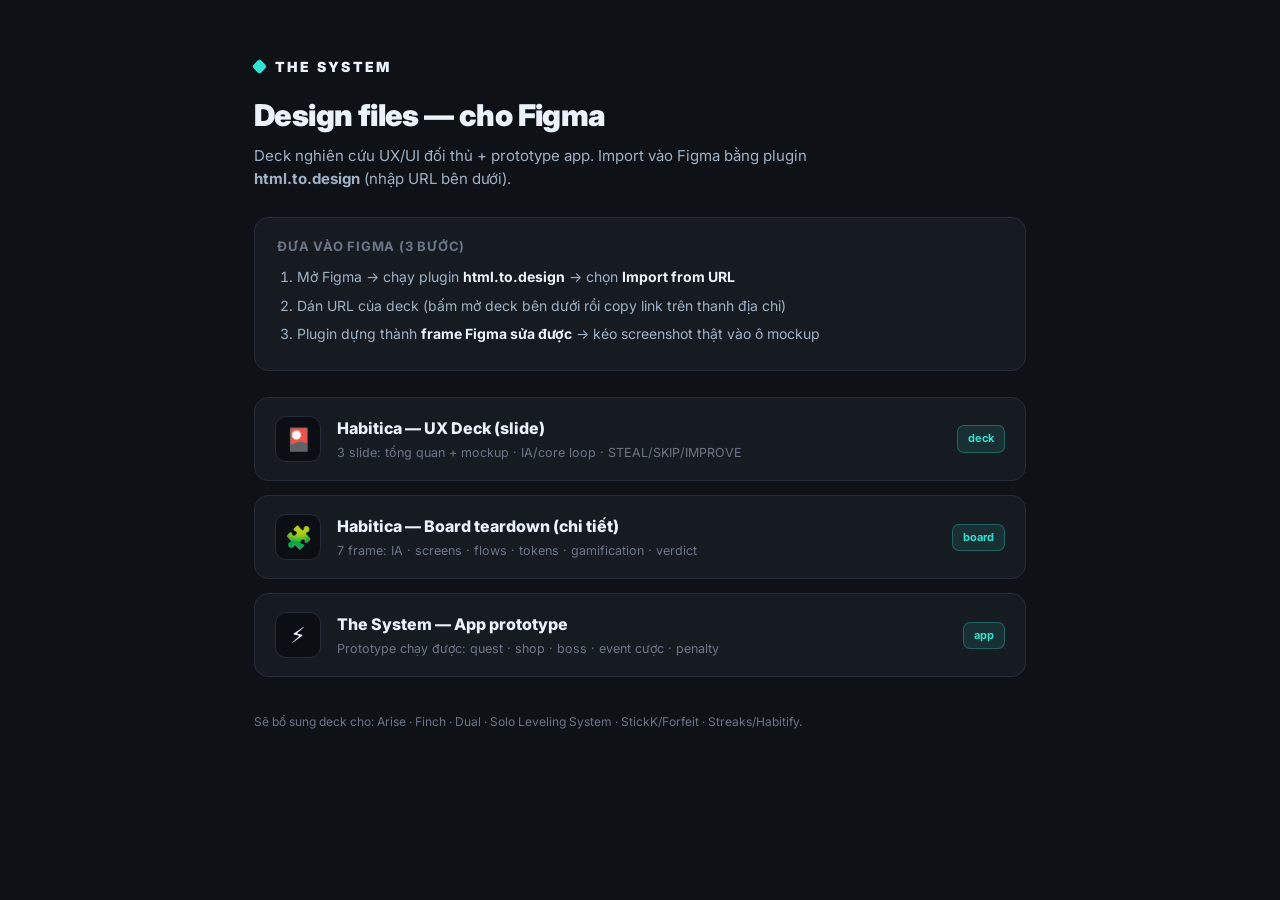
==== index.html @ e2ec80b0 "init: design files (Habitica deck+board, The System app prototype) + index Repo public để html.to.de" ====
<!DOCTYPE html>
<html lang="vi">
<head>
<meta charset="utf-8">
<meta name="viewport" content="width=device-width, initial-scale=1">
<title>THE SYSTEM · Design files</title>
<link href="https://fonts.googleapis.com/css2?family=Inter:wght@400;600;700;800;900&family=JetBrains+Mono:wght@600&display=swap" rel="stylesheet">
<style>
  :root{--bg:#0e1116;--panel:#161b22;--ink:#eaf2fb;--ink2:#9fb2c6;--muted:#6b7688;--line:#242c38;--brand:#5b8cff;--cy:#35e0d0}
  *{box-sizing:border-box}
  body{margin:0;background:var(--bg);color:var(--ink);font-family:'Inter',system-ui,sans-serif;line-height:1.55}
  .wrap{max-width:820px;margin:0 auto;padding:56px 24px 90px}
  .b{font-weight:900;letter-spacing:.16em;font-size:14px;display:flex;align-items:center;gap:10px}
  .dot{width:11px;height:11px;background:var(--cy);border-radius:3px;transform:rotate(45deg)}
  h1{font-size:30px;font-weight:900;margin:14px 0 6px;letter-spacing:-.02em}
  .sub{color:var(--ink2);font-size:15px;max-width:66ch}
  .steps{background:var(--panel);border:1px solid var(--line);border-radius:14px;padding:18px 22px;margin:26px 0}
  .steps h3{font-size:13px;text-transform:uppercase;letter-spacing:.06em;color:var(--muted);margin:0 0 10px}
  .steps ol{margin:0;padding-left:20px;font-size:14px;color:var(--ink2)}
  .steps li{margin:7px 0}
  .steps b{color:var(--ink)}
  .steps code{font-family:'JetBrains Mono',monospace;background:#0b0e13;border:1px solid var(--line);border-radius:6px;padding:1px 6px;font-size:12.5px;color:var(--cy)}
  .grid{display:grid;gap:14px;margin-top:20px}
  a.card{display:flex;align-items:center;gap:16px;background:var(--panel);border:1px solid var(--line);border-radius:14px;padding:18px 20px;text-decoration:none;color:inherit;transition:.15s}
  a.card:hover{border-color:var(--brand);transform:translateY(-1px)}
  .ic{width:46px;height:46px;border-radius:11px;display:grid;place-items:center;font-size:22px;background:#0b0e13;border:1px solid var(--line);flex-shrink:0}
  .t{font-size:16px;font-weight:800}
  .d{font-size:12.5px;color:var(--muted);margin-top:2px}
  .tag{margin-left:auto;font-size:11px;font-weight:700;color:var(--cy);background:rgba(53,224,208,.1);border:1px solid rgba(53,224,208,.3);padding:4px 10px;border-radius:7px}
  .foot{margin-top:36px;color:var(--muted);font-size:12px}
</style>
</head>
<body>
<div class="wrap">
  <div class="b"><span class="dot"></span>THE SYSTEM</div>
  <h1>Design files — cho Figma</h1>
  <div class="sub">Deck nghiên cứu UX/UI đối thủ + prototype app. Import vào Figma bằng plugin <b>html.to.design</b> (nhập URL bên dưới).</div>

  <div class="steps">
    <h3>Đưa vào Figma (3 bước)</h3>
    <ol>
      <li>Mở Figma → chạy plugin <b>html.to.design</b> → chọn <b>Import from URL</b></li>
      <li>Dán URL của deck (bấm mở deck bên dưới rồi copy link trên thanh địa chỉ)</li>
      <li>Plugin dựng thành <b>frame Figma sửa được</b> → kéo screenshot thật vào ô mockup</li>
    </ol>
  </div>

  <div class="grid">
    <a class="card" href="./decks/deck-habitica.html">
      <div class="ic">🎴</div>
      <div><div class="t">Habitica — UX Deck (slide)</div><div class="d">3 slide: tổng quan + mockup · IA/core loop · STEAL/SKIP/IMPROVE</div></div>
      <span class="tag">deck</span>
    </a>
    <a class="card" href="./decks/board-habitica.html">
      <div class="ic">🧩</div>
      <div><div class="t">Habitica — Board teardown (chi tiết)</div><div class="d">7 frame: IA · screens · flows · tokens · gamification · verdict</div></div>
      <span class="tag">board</span>
    </a>
    <a class="card" href="./app/index.html">
      <div class="ic">⚡</div>
      <div><div class="t">The System — App prototype</div><div class="d">Prototype chạy được: quest · shop · boss · event cược · penalty</div></div>
      <span class="tag">app</span>
    </a>
  </div>

  <div class="foot">Sẽ bổ sung deck cho: Arise · Finch · Dual · Solo Leveling System · StickK/Forfeit · Streaks/Habitify.</div>
</div>
</body>
</html>
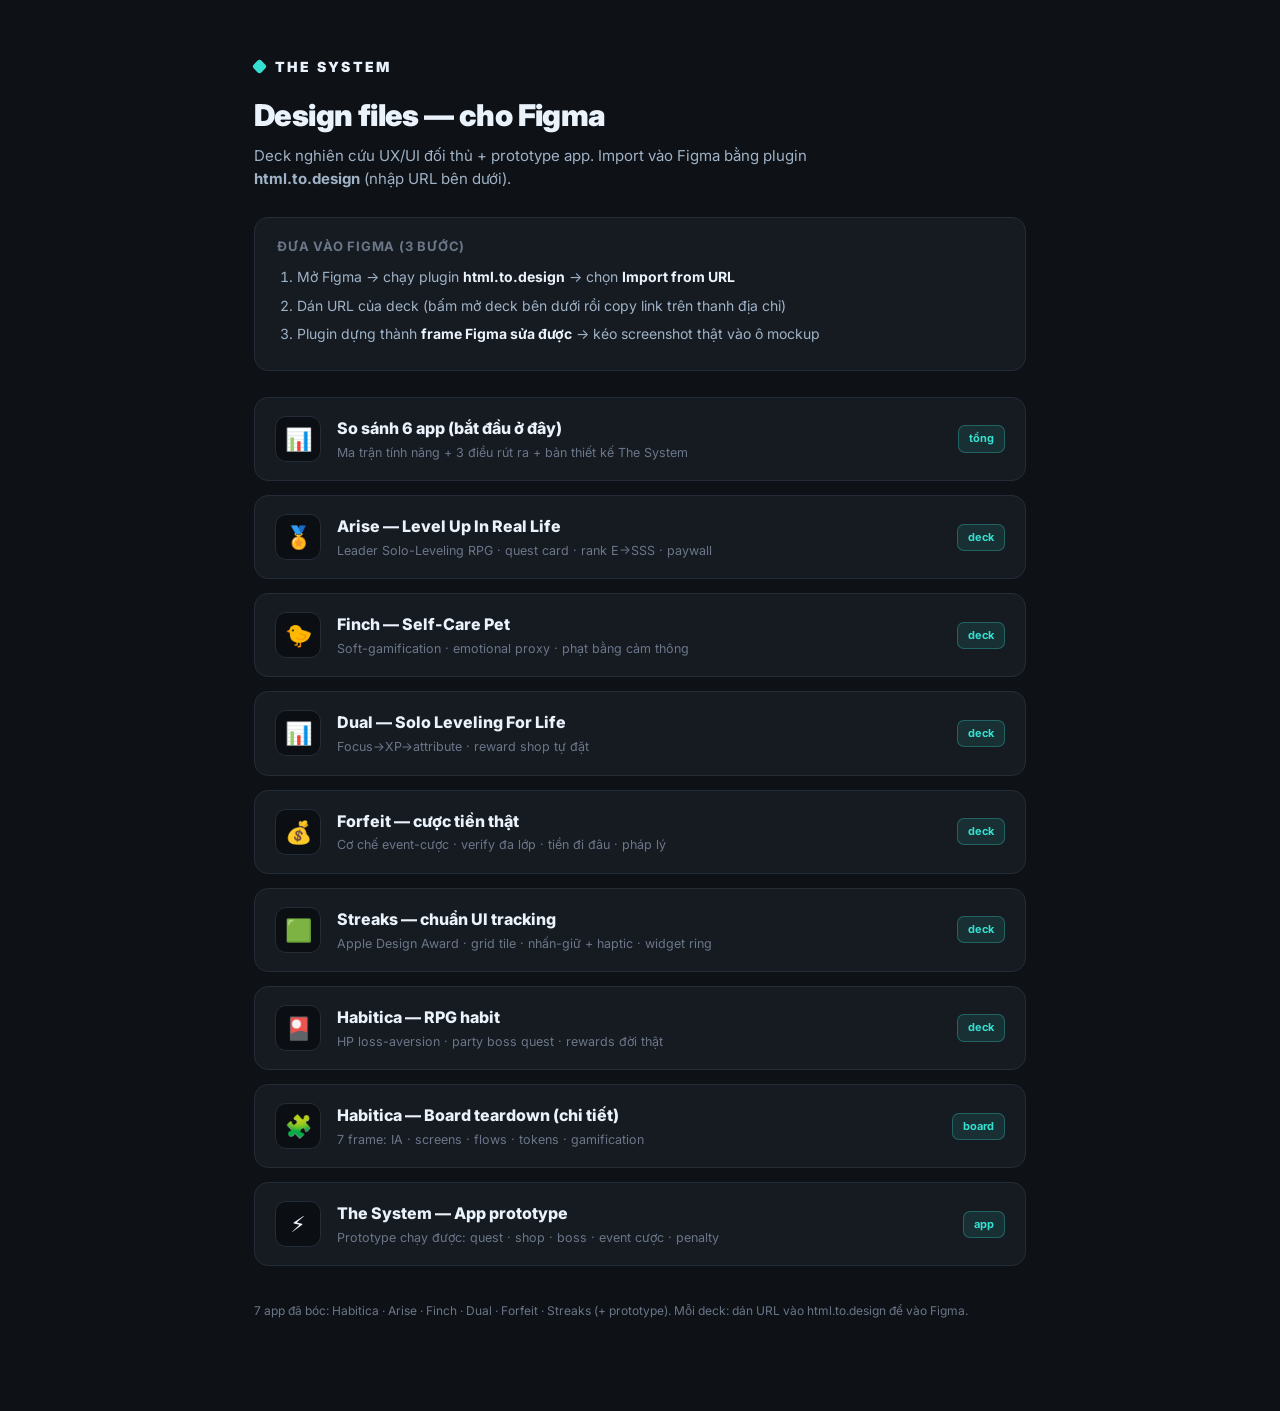
==== commit 65d4f354: "add 5 app decks (Arise·Finch·Dual·Forfeit·Streaks) + compare + shared CSS Nghiên cứu thêm 5 app (tổn" ====
--- a/index.html
+++ b/index.html
@@ -46,14 +46,44 @@
   </div>
 
   <div class="grid">
+    <a class="card" href="./decks/deck-_compare.html">
+      <div class="ic">📊</div>
+      <div><div class="t">So sánh 6 app (bắt đầu ở đây)</div><div class="d">Ma trận tính năng + 3 điều rút ra + bản thiết kế The System</div></div>
+      <span class="tag">tổng</span>
+    </a>
+    <a class="card" href="./decks/deck-arise.html">
+      <div class="ic">🏅</div>
+      <div><div class="t">Arise — Level Up In Real Life</div><div class="d">Leader Solo-Leveling RPG · quest card · rank E→SSS · paywall</div></div>
+      <span class="tag">deck</span>
+    </a>
+    <a class="card" href="./decks/deck-finch.html">
+      <div class="ic">🐤</div>
+      <div><div class="t">Finch — Self-Care Pet</div><div class="d">Soft-gamification · emotional proxy · phạt bằng cảm thông</div></div>
+      <span class="tag">deck</span>
+    </a>
+    <a class="card" href="./decks/deck-dual.html">
+      <div class="ic">📊</div>
+      <div><div class="t">Dual — Solo Leveling For Life</div><div class="d">Focus→XP→attribute · reward shop tự đặt</div></div>
+      <span class="tag">deck</span>
+    </a>
+    <a class="card" href="./decks/deck-forfeit.html">
+      <div class="ic">💰</div>
+      <div><div class="t">Forfeit — cược tiền thật</div><div class="d">Cơ chế event-cược · verify đa lớp · tiền đi đâu · pháp lý</div></div>
+      <span class="tag">deck</span>
+    </a>
+    <a class="card" href="./decks/deck-streaks.html">
+      <div class="ic">🟩</div>
+      <div><div class="t">Streaks — chuẩn UI tracking</div><div class="d">Apple Design Award · grid tile · nhấn-giữ + haptic · widget ring</div></div>
+      <span class="tag">deck</span>
+    </a>
     <a class="card" href="./decks/deck-habitica.html">
       <div class="ic">🎴</div>
-      <div><div class="t">Habitica — UX Deck (slide)</div><div class="d">3 slide: tổng quan + mockup · IA/core loop · STEAL/SKIP/IMPROVE</div></div>
+      <div><div class="t">Habitica — RPG habit</div><div class="d">HP loss-aversion · party boss quest · rewards đời thật</div></div>
       <span class="tag">deck</span>
     </a>
     <a class="card" href="./decks/board-habitica.html">
       <div class="ic">🧩</div>
-      <div><div class="t">Habitica — Board teardown (chi tiết)</div><div class="d">7 frame: IA · screens · flows · tokens · gamification · verdict</div></div>
+      <div><div class="t">Habitica — Board teardown (chi tiết)</div><div class="d">7 frame: IA · screens · flows · tokens · gamification</div></div>
       <span class="tag">board</span>
     </a>
     <a class="card" href="./app/index.html">
@@ -63,7 +93,7 @@
     </a>
   </div>
 
-  <div class="foot">Sẽ bổ sung deck cho: Arise · Finch · Dual · Solo Leveling System · StickK/Forfeit · Streaks/Habitify.</div>
+  <div class="foot">7 app đã bóc: Habitica · Arise · Finch · Dual · Forfeit · Streaks (+ prototype). Mỗi deck: dán URL vào html.to.design để vào Figma.</div>
 </div>
 </body>
 </html>
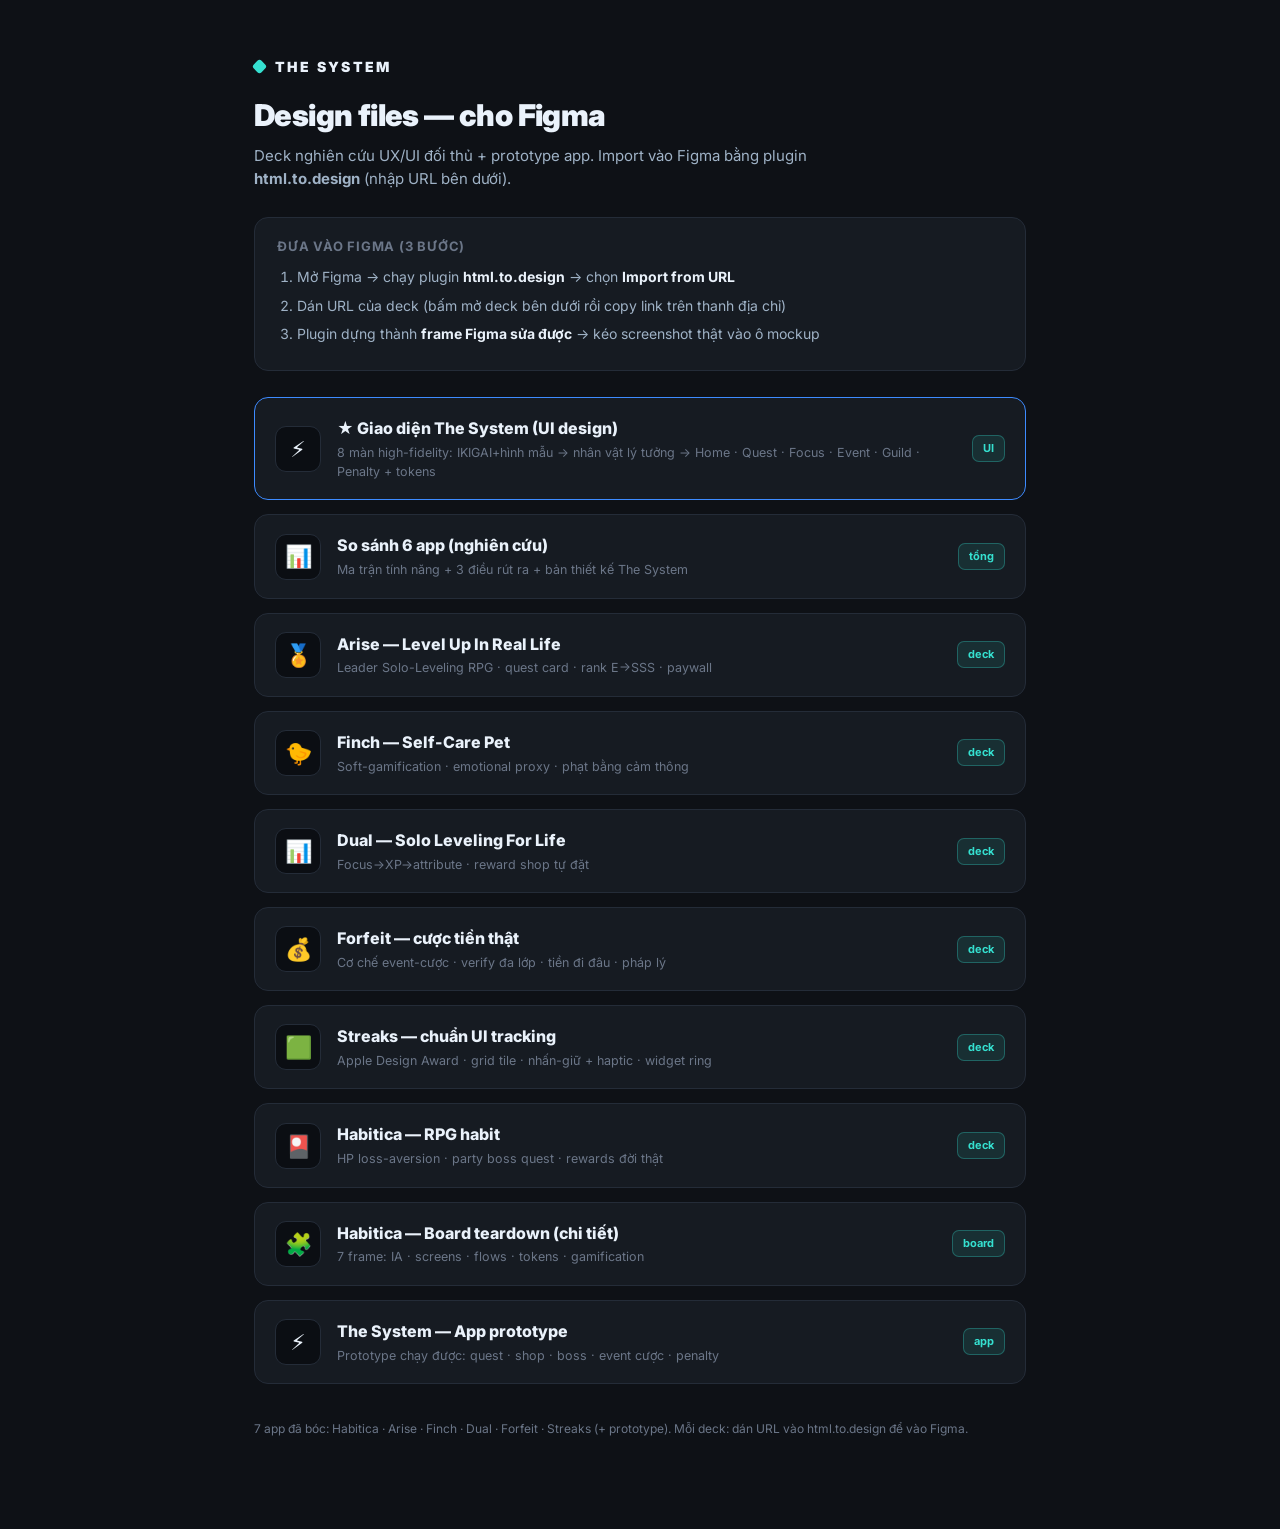
==== commit 8ef31bd9: "add The System UI design (8 màn) — spine IKIGAI + hình mẫu → nhân vật lý tưởng Onboarding IKIGAI + h" ====
--- a/index.html
+++ b/index.html
@@ -46,9 +46,14 @@
   </div>
 
   <div class="grid">
+    <a class="card" href="./ui/index.html" style="border-color:#3d8bff">
+      <div class="ic">⚡</div>
+      <div><div class="t">★ Giao diện The System (UI design)</div><div class="d">8 màn high-fidelity: IKIGAI+hình mẫu → nhân vật lý tưởng → Home · Quest · Focus · Event · Guild · Penalty + tokens</div></div>
+      <span class="tag">UI</span>
+    </a>
     <a class="card" href="./decks/deck-_compare.html">
       <div class="ic">📊</div>
-      <div><div class="t">So sánh 6 app (bắt đầu ở đây)</div><div class="d">Ma trận tính năng + 3 điều rút ra + bản thiết kế The System</div></div>
+      <div><div class="t">So sánh 6 app (nghiên cứu)</div><div class="d">Ma trận tính năng + 3 điều rút ra + bản thiết kế The System</div></div>
       <span class="tag">tổng</span>
     </a>
     <a class="card" href="./decks/deck-arise.html">
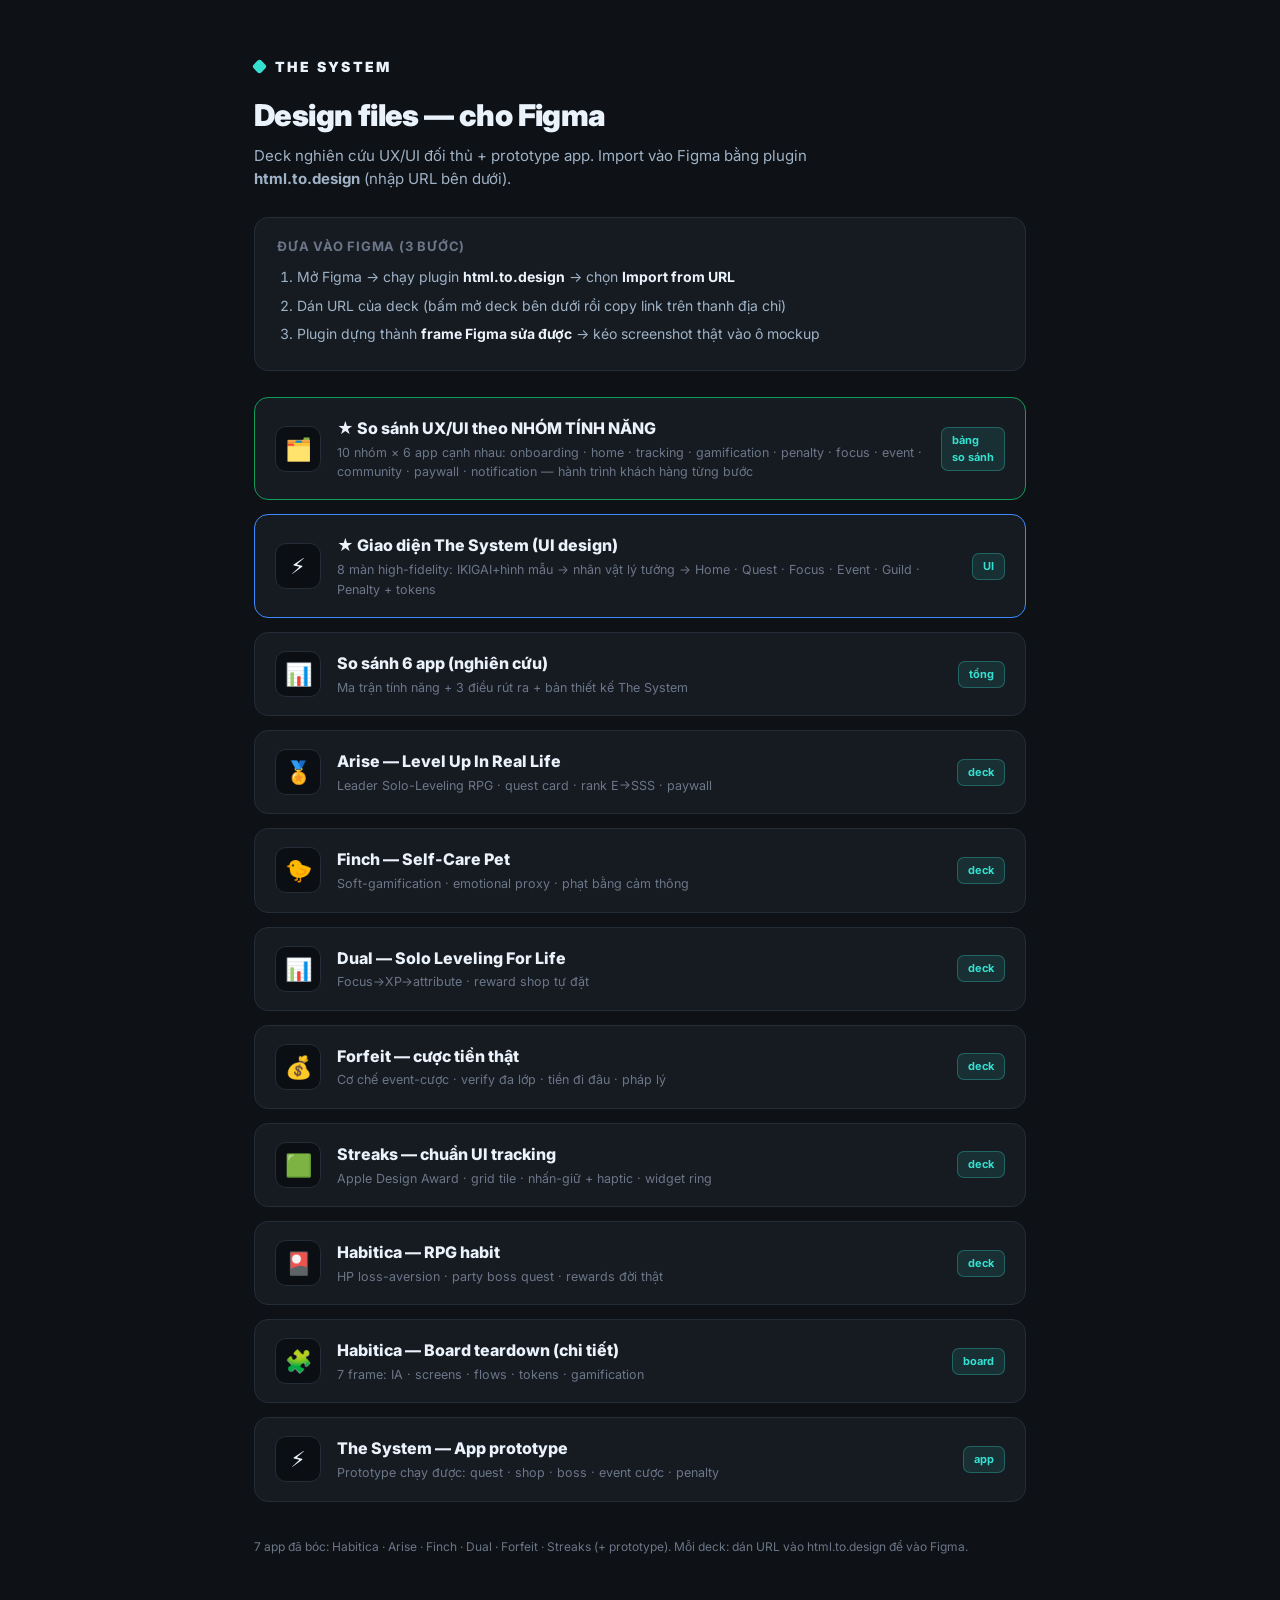
==== commit 30c18433: "add UX/UI comparison BY FEATURE GROUP (10 nhóm × 6 app) Bảng so sánh chéo hành trình khách hàng theo" ====
--- a/index.html
+++ b/index.html
@@ -46,6 +46,11 @@
   </div>
 
   <div class="grid">
+    <a class="card" href="./decks/ux-journey-compare.html" style="border-color:#0f9d58">
+      <div class="ic">🗂️</div>
+      <div><div class="t">★ So sánh UX/UI theo NHÓM TÍNH NĂNG</div><div class="d">10 nhóm × 6 app cạnh nhau: onboarding · home · tracking · gamification · penalty · focus · event · community · paywall · notification — hành trình khách hàng từng bước</div></div>
+      <span class="tag">bảng so sánh</span>
+    </a>
     <a class="card" href="./ui/index.html" style="border-color:#3d8bff">
       <div class="ic">⚡</div>
       <div><div class="t">★ Giao diện The System (UI design)</div><div class="d">8 màn high-fidelity: IKIGAI+hình mẫu → nhân vật lý tưởng → Home · Quest · Focus · Event · Guild · Penalty + tokens</div></div>
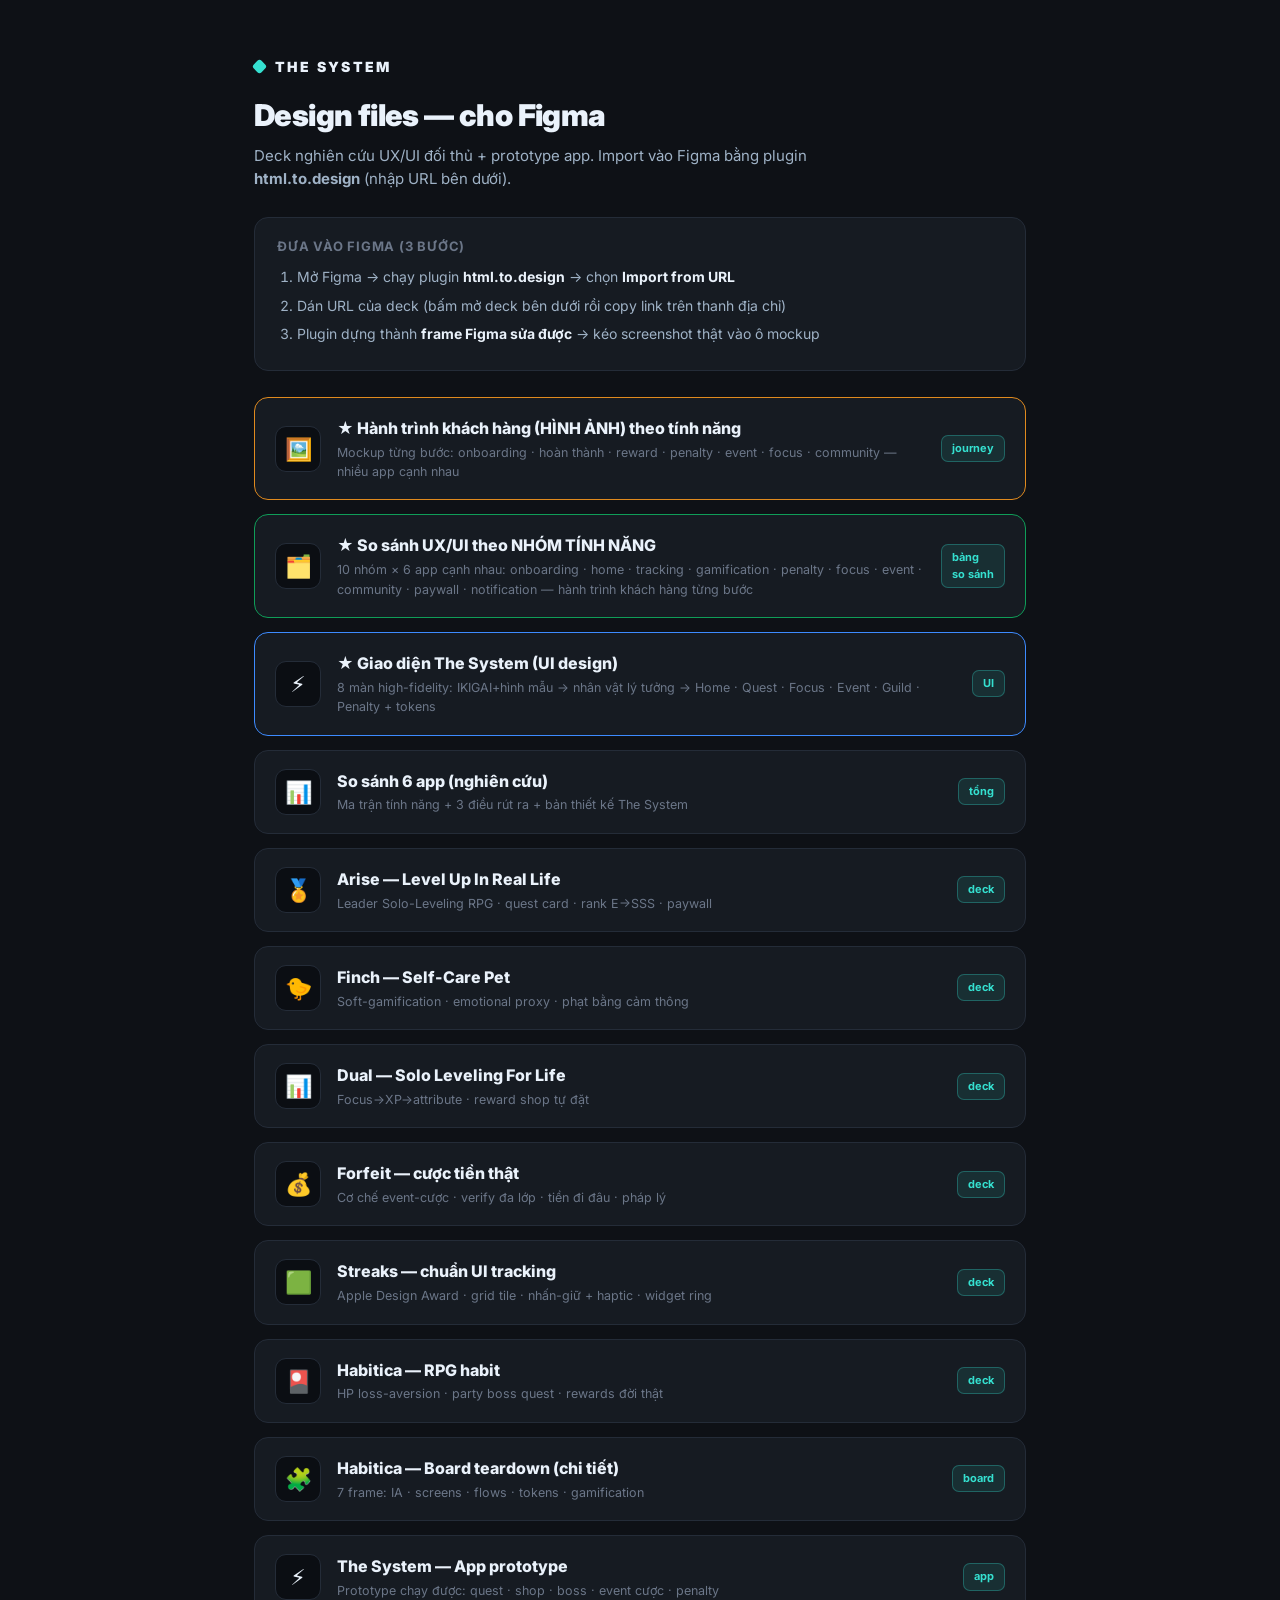
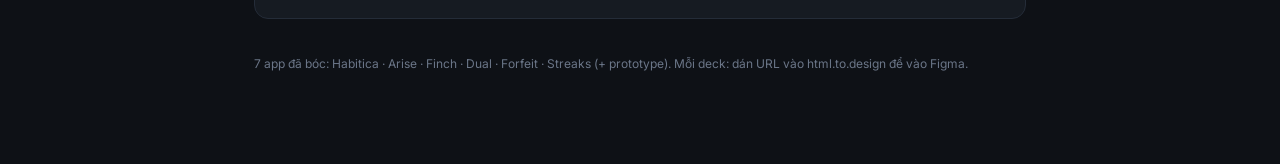
==== commit a73d0f59: "add VISUAL customer journey per feature (mockup screens + arrows) 7 tính năng, mỗi tính năng dãy màn" ====
--- a/index.html
+++ b/index.html
@@ -46,6 +46,11 @@
   </div>
 
   <div class="grid">
+    <a class="card" href="./decks/journey-visual.html" style="border-color:#e08a1e">
+      <div class="ic">🖼️</div>
+      <div><div class="t">★ Hành trình khách hàng (HÌNH ẢNH) theo tính năng</div><div class="d">Mockup từng bước: onboarding · hoàn thành · reward · penalty · event · focus · community — nhiều app cạnh nhau</div></div>
+      <span class="tag">journey</span>
+    </a>
     <a class="card" href="./decks/ux-journey-compare.html" style="border-color:#0f9d58">
       <div class="ic">🗂️</div>
       <div><div class="t">★ So sánh UX/UI theo NHÓM TÍNH NĂNG</div><div class="d">10 nhóm × 6 app cạnh nhau: onboarding · home · tracking · gamification · penalty · focus · event · community · paywall · notification — hành trình khách hàng từng bước</div></div>
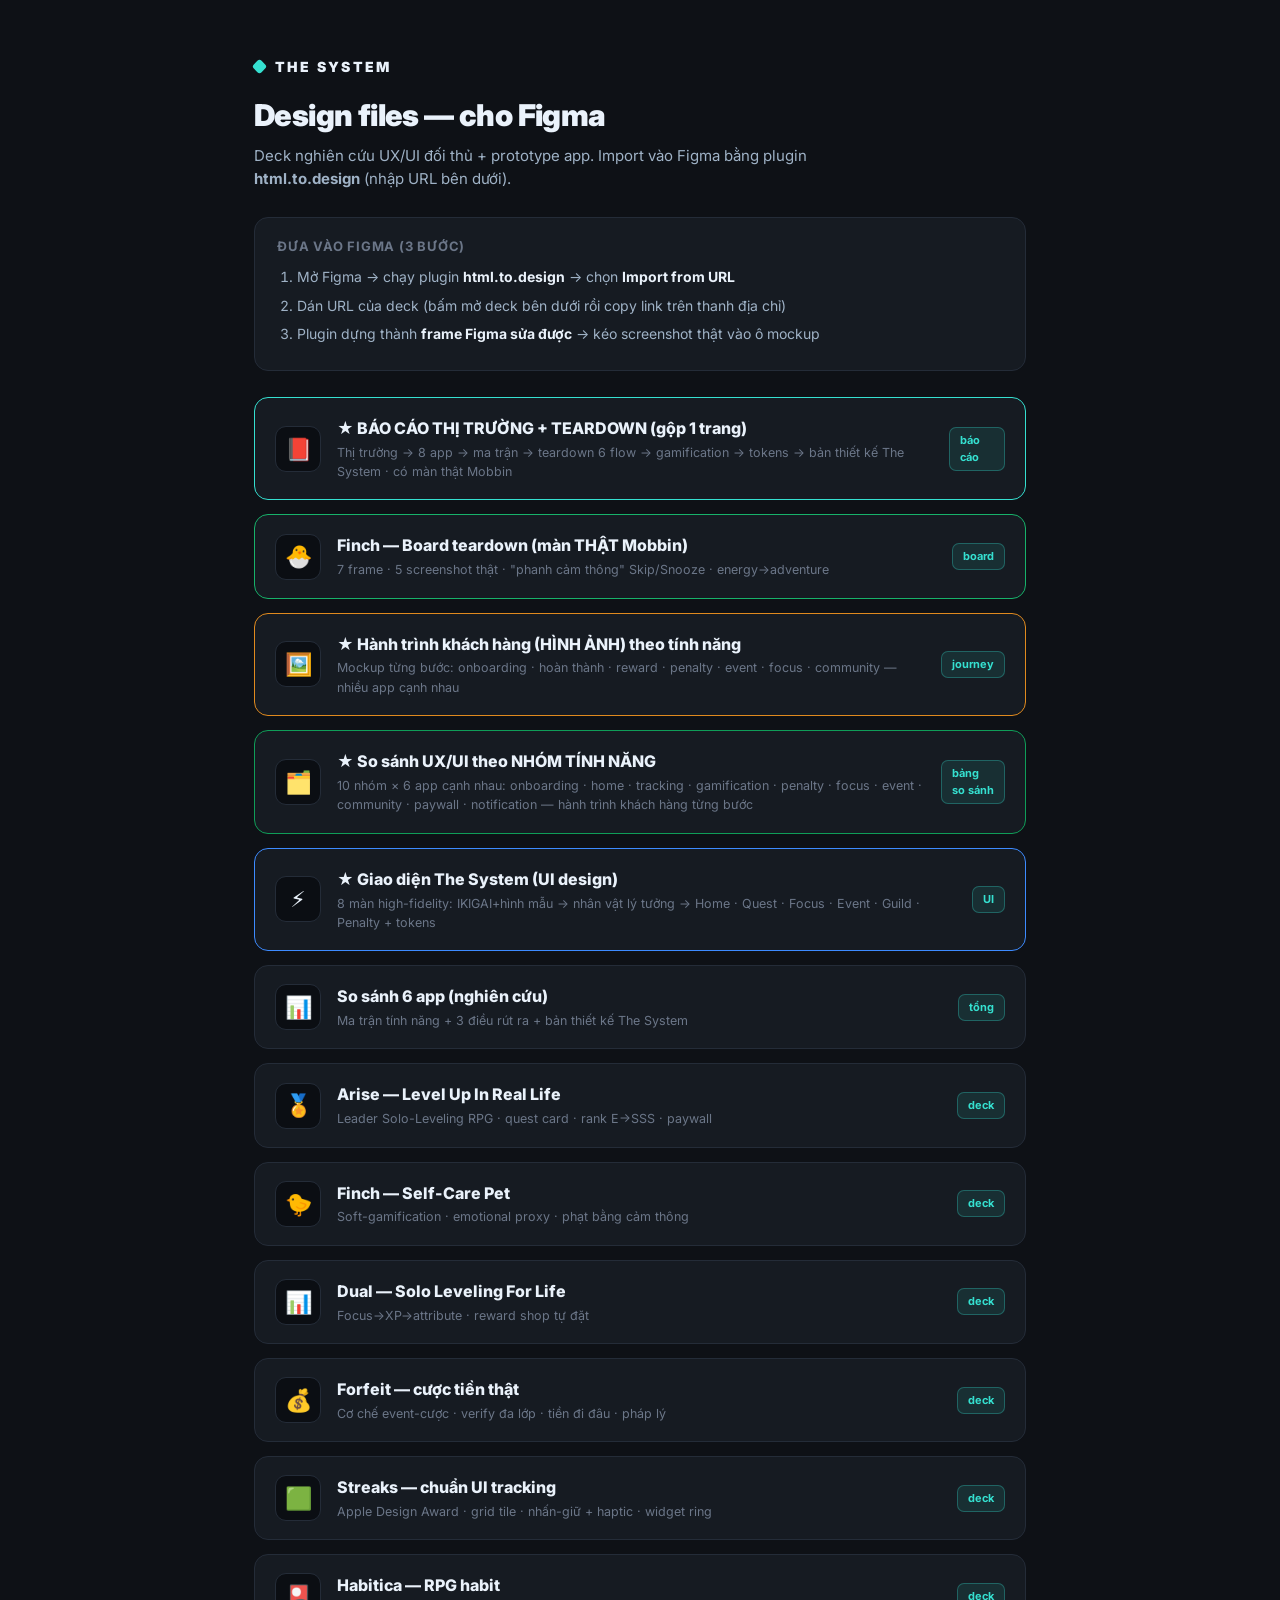
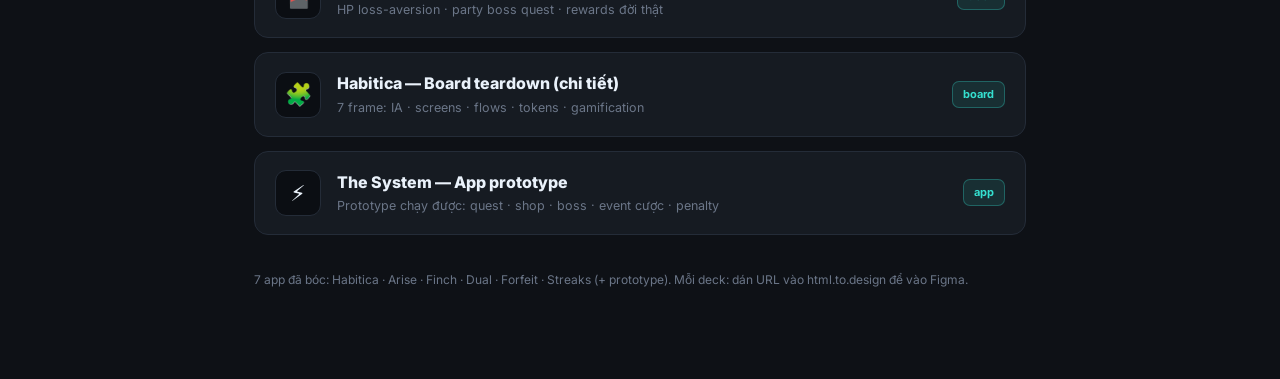
==== commit 5e21dddd: "Add consolidated market report + Finch board with real Mobbin screens - report.html: gộp 4 file rời " ====
--- a/index.html
+++ b/index.html
@@ -46,6 +46,16 @@
   </div>
 
   <div class="grid">
+    <a class="card" href="./report.html" style="border-color:#35e0d0">
+      <div class="ic">📕</div>
+      <div><div class="t">★ BÁO CÁO THỊ TRƯỜNG + TEARDOWN (gộp 1 trang)</div><div class="d">Thị trường → 8 app → ma trận → teardown 6 flow → gamification → tokens → bản thiết kế The System · có màn thật Mobbin</div></div>
+      <span class="tag">báo cáo</span>
+    </a>
+    <a class="card" href="./decks/board-finch.html" style="border-color:#17b26a">
+      <div class="ic">🐣</div>
+      <div><div class="t">Finch — Board teardown (màn THẬT Mobbin)</div><div class="d">7 frame · 5 screenshot thật · "phanh cảm thông" Skip/Snooze · energy→adventure</div></div>
+      <span class="tag">board</span>
+    </a>
     <a class="card" href="./decks/journey-visual.html" style="border-color:#e08a1e">
       <div class="ic">🖼️</div>
       <div><div class="t">★ Hành trình khách hàng (HÌNH ẢNH) theo tính năng</div><div class="d">Mockup từng bước: onboarding · hoàn thành · reward · penalty · event · focus · community — nhiều app cạnh nhau</div></div>
